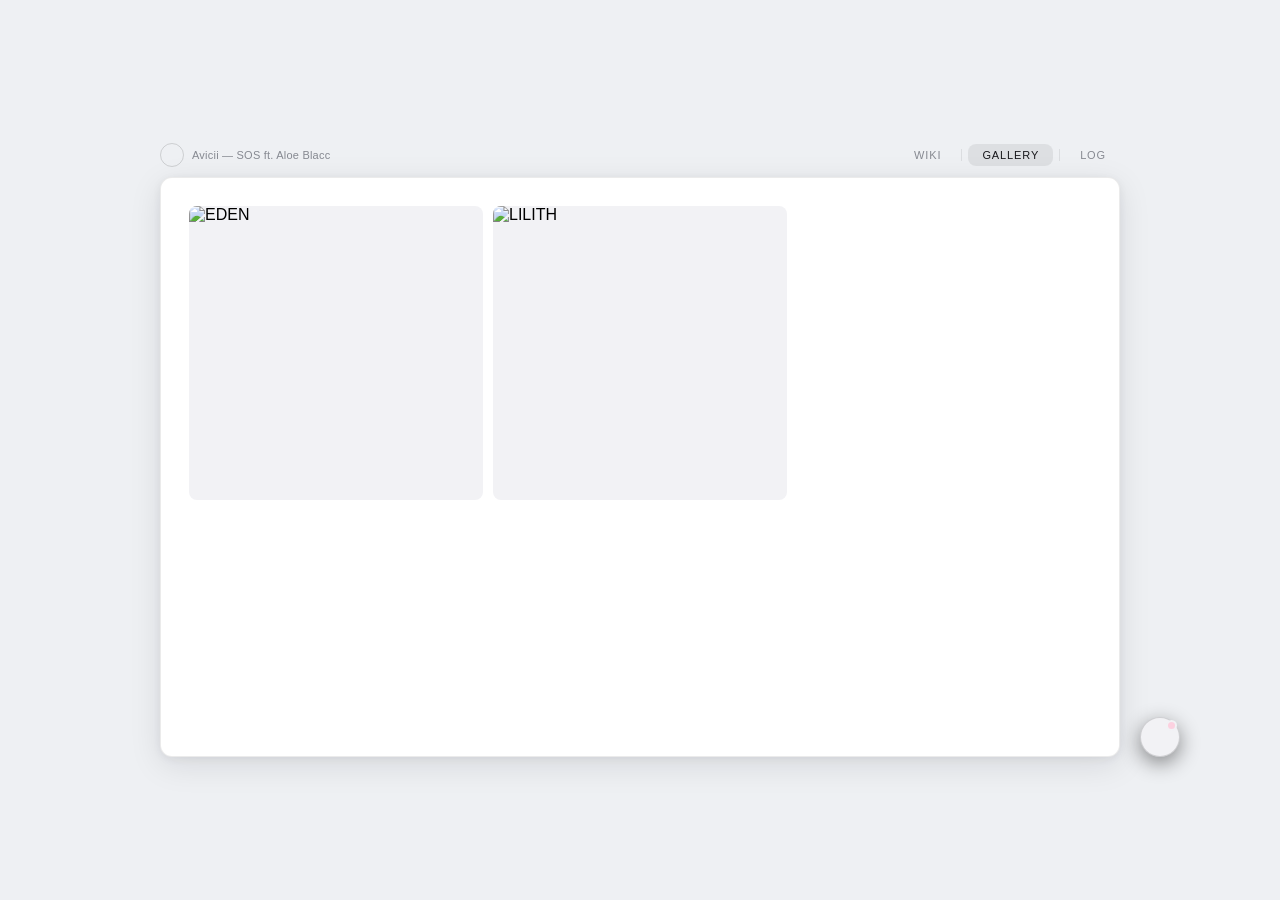
==== gallery.html @ 510f95c1 "Add files via upload" ====
<!DOCTYPE html>
<html lang="ko">
<head>
<meta charset="UTF-8">
<link rel="icon" href="data:image/svg+xml,<svg xmlns='http://www.w3.org/2000/svg' viewBox='0 0 100 100'><text y='.9em' font-size='90'>🩵</text></svg>">
<meta name="viewport" content="width=device-width, initial-scale=1.0">
<title>END OF EDEN — Gallery</title>
<link rel="stylesheet" href="https://cdn.jsdelivr.net/npm/@tabler/icons-webfont@2.44.0/tabler-icons.min.css">
<link rel="stylesheet" href="https://cdn.jsdelivr.net/gh/orioncactus/pretendard/dist/web/static/pretendard.css">
<link rel="stylesheet" href="style.css">
<style>
*, *::before, *::after { box-sizing: border-box; margin: 0; padding: 0; }

:root {
  --color-background-primary: #ffffff;
  --color-background-secondary: #f2f2f5;
  --color-border-tertiary: rgba(0,0,0,0.08);
  --color-border-secondary: rgba(0,0,0,0.14);
  --color-text-primary: #17171b;
  --color-text-secondary: #55585f;
  --color-text-tertiary: #868991;
  --border-radius-md: 8px;
  --border-radius-lg: 12px;
  --font-sans: 'Pretendard', -apple-system, BlinkMacSystemFont, sans-serif;
}

body {
  font-family: var(--font-sans);
  background: #eef0f3;
  display: flex;
  flex-direction: column;
  align-items: center;
  justify-content: center;
  min-height: 100vh;
  padding: 2rem;
}

.topnav {
  width: 100%;
  max-width: 960px;
  display: flex;
  align-items: center;
  justify-content: space-between;
  margin-bottom: 10px;
}
.topnav-links { display: flex; align-items: center; gap: 2px; }
.topnav-music { display: flex; align-items: center; gap: 8px; }
.music-btn {
  width: 24px; height: 24px;
  border: 0.5px solid var(--color-border-secondary);
  border-radius: 50%;
  background: transparent; cursor: pointer;
  display: flex; align-items: center; justify-content: center;
  color: var(--color-text-secondary); font-size: 11px;
  transition: background 0.15s;
  flex-shrink: 0;
}
.music-btn:hover { background: var(--color-background-secondary); }
.music-title { font-size: 11px; color: var(--color-text-tertiary); letter-spacing: 0.02em; }
.topnav a {
  font-size: 11px;
  font-weight: 500;
  letter-spacing: 0.08em;
  text-transform: uppercase;
  color: var(--color-text-tertiary);
  text-decoration: none;
  padding: 5px 14px;
  border-radius: var(--border-radius-md);
  transition: background 0.15s, color 0.15s;
}
.topnav a:hover { background: rgba(0,0,0,0.05); color: var(--color-text-secondary); }
.topnav a.active { background: rgba(0,0,0,0.07); color: var(--color-text-primary); }
.topnav-divider { width: 1px; height: 12px; background: var(--color-border-tertiary); margin: 0 4px; }

.gallery-wrap {
  width: 100%;
  max-width: 960px;
  border: 0.5px solid var(--color-border-tertiary);
  border-radius: var(--border-radius-lg);
  overflow: hidden;
  background: var(--color-background-primary);
  box-shadow: 0 8px 32px rgba(20,20,30,0.10), 0 2px 8px rgba(20,20,30,0.06);
  height: 580px;
}

.gallery-scroll {
  height: 100%;
  overflow-y: auto;
  overflow-x: hidden;
  padding: 1.75rem;
  cursor: grab;
  user-select: none;
  -webkit-user-select: none;
}
.gallery-scroll.dragging { cursor: grabbing; }
.gallery-scroll::-webkit-scrollbar { width: 3px; }
.gallery-scroll::-webkit-scrollbar-track { background: transparent; }
.gallery-scroll::-webkit-scrollbar-thumb { background: var(--color-border-secondary); border-radius: 99px; }

.gallery-grid {
  display: grid;
  grid-template-columns: repeat(3, 1fr);
  gap: 10px;
}

.gallery-item {
  position: relative;
  aspect-ratio: 1 / 1;
  border-radius: var(--border-radius-md);
  overflow: hidden;
  cursor: pointer;
  background: var(--color-background-secondary);
}

.gallery-item img {
  width: 100%;
  height: 100%;
  object-fit: cover;
  display: block;
  transition: transform 0.3s ease;
}

.gallery-item:hover img {
  transform: scale(1.04);
}

.gallery-item-overlay {
  position: absolute;
  inset: 0;
  background: rgba(0,0,0,0);
  display: flex;
  align-items: center;
  justify-content: center;
  padding: 12px;
  transition: background 0.3s ease;
}

.gallery-item:hover .gallery-item-overlay {
  background: rgba(0,0,0,0.55);
}

.gallery-item-title {
  font-size: 12px;
  font-weight: 300;
  color: rgba(255,255,255,0);
  letter-spacing: 0.03em;
  transition: color 0.3s ease;
  line-height: 1.4;
  text-align: center;
}

.gallery-item:hover .gallery-item-title {
  color: rgba(255,255,255,0.9);
}

/* 팝업 */
.popup-bg {
  display: none;
  position: fixed;
  inset: 0;
  background: rgba(5,5,8,0.85);
  z-index: 1000;
  align-items: center;
  justify-content: center;
  backdrop-filter: blur(4px);
}
.popup-bg.open { display: flex; }

.popup-inner {
  position: relative;
  max-width: 800px;
  width: 90%;
  border-radius: var(--border-radius-lg);
  overflow: hidden;
  box-shadow: 0 24px 64px rgba(0,0,0,0.5);
}

.popup-inner img {
  width: 100%;
  display: block;
  max-height: 85vh;
  object-fit: contain;
  background: #050508;
}

.popup-title {
  position: absolute;
  bottom: 0;
  left: 0; right: 0;
  padding: 12px 16px;
  background: linear-gradient(to top, rgba(5,5,8,0.85) 0%, transparent 100%);
  font-size: 13px;
  font-weight: 300;
  color: rgba(255,255,255,0.9);
  letter-spacing: 0.03em;
}

.popup-close {
  position: absolute;
  top: 12px; right: 12px;
  width: 28px; height: 28px;
  border-radius: 50%;
  background: rgba(255,255,255,0.15);
  border: none;
  cursor: pointer;
  color: #fff;
  font-size: 14px;
  display: flex; align-items: center; justify-content: center;
  transition: background 0.15s;
}
.popup-close:hover { background: rgba(255,255,255,0.3); }
</style>
</head>
<body>

<nav class="topnav">
  <div class="topnav-music">
    <button class="music-btn" id="music-btn" onclick="toggleMusic()" aria-label="재생">
      <i class="ti ti-player-play" id="music-icon"></i>
    </button>
    <span class="music-title">Avicii — SOS ft. Aloe Blacc</span>
    <audio id="bgm" src="Avicii - SOS (Fan Memories Video) ft. Aloe Blacc.mp3" loop></audio>
  </div>
  <div class="topnav-links">
    <a href="wiki.html">Wiki</a>
    <div class="topnav-divider"></div>
    <a href="gallery.html" class="active">Gallery</a>
    <div class="topnav-divider"></div>
    <a href="log.html">Log</a>
  </div>
</nav>

<div class="gallery-wrap">
  <div class="gallery-scroll" id="gallery-scroll">
    <div class="gallery-grid" id="gallery-grid"></div>
  </div>
</div>

<!-- 팝업 -->
<div class="popup-bg" id="popup-bg" onclick="closePopup(event)">
  <div class="popup-inner">
    <img id="popup-img" src="" alt="">
    <div class="popup-title" id="popup-title"></div>
    <button class="popup-close" onclick="closePopup()">✕</button>
  </div>
</div>

<script>
// ✏️ 이미지 추가할 때 여기에 한 줄씩 추가하면 됨
var images = [
  { src: '001.jpg', title: 'EDEN', color: 'rgba(135,206,235,0.9)' },
  { src: '002.jpg', title: 'LILITH', color: 'rgba(255,182,193,0.9)' },
];

var base = 'https://raw.githubusercontent.com/end-of-eden/EXL/main/img/gallery/';

function render() {
  var grid = document.getElementById('gallery-grid');
  grid.innerHTML = images.map(function(img, i) {
    return '<div class="gallery-item" onclick="openPopup(' + i + ')"' +
      ' onmouseover="this.querySelector(\'.gallery-item-title\').style.color=\'' + img.color + '\'"' +
      ' onmouseout="this.querySelector(\'.gallery-item-title\').style.color=\'rgba(0,0,0,0)\'">' +
      '<img src="' + base + img.src + '" alt="' + img.title + '" loading="lazy">' +
      '<div class="gallery-item-overlay">' +
      '<div class="gallery-item-title">' + img.title + '</div>' +
      '</div></div>';
  }).join('');
}

function openPopup(i) {
  var img = images[i];
  document.getElementById('popup-img').src = base + img.src;
  document.getElementById('popup-title').textContent = img.title;
  document.getElementById('popup-bg').classList.add('open');
}

function closePopup(e) {
  if (!e || e.target === document.getElementById('popup-bg') || e.currentTarget.classList.contains('popup-close')) {
    document.getElementById('popup-bg').classList.remove('open');
  }
}

document.addEventListener('keydown', function(e) {
  if (e.key === 'Escape') closePopup();
});

render();

function toggleMusic() {
  var audio = document.getElementById("bgm");
  audio.volume = 0.3;
  var icon = document.getElementById('music-icon');
  if (audio.paused) {
    audio.play();
    icon.className = 'ti ti-player-pause';
    localStorage.setItem('bgm-playing', '1');
  } else {
    audio.pause();
    icon.className = 'ti ti-player-play';
    localStorage.setItem('bgm-playing', '0');
  }
}

(function initBgm() {
  var audio = document.getElementById('bgm');
  var icon = document.getElementById('music-icon');
  if (!audio) return;
  audio.volume = 0.3;
  var savedTime = parseFloat(localStorage.getItem('bgm-time') || '0');
  var wasPlaying = localStorage.getItem('bgm-playing') === '1';
  audio.addEventListener('loadedmetadata', function() {
    if (savedTime && savedTime < audio.duration) audio.currentTime = savedTime;
  });
  if (wasPlaying) {
    audio.play().then(function() {
      icon.className = 'ti ti-player-pause';
    }).catch(function() {
      icon.className = 'ti ti-player-play';
      localStorage.setItem('bgm-playing', '0');
    });
  }
  audio.addEventListener('timeupdate', function() {
    localStorage.setItem('bgm-time', audio.currentTime);
  });
  window.addEventListener('beforeunload', function() {
    localStorage.setItem('bgm-time', audio.currentTime);
  });
})();

var scrollEl = document.getElementById('gallery-scroll');
var isDown = false, startY = 0, scrollTop = 0;
scrollEl.addEventListener('mousedown', function(e) {
  isDown = true; startY = e.pageY - scrollEl.offsetTop; scrollTop = scrollEl.scrollTop;
  scrollEl.classList.add('dragging');
});
document.addEventListener('mouseup', function() { isDown = false; scrollEl.classList.remove('dragging'); });
scrollEl.addEventListener('mousemove', function(e) {
  if (!isDown) return;
  e.preventDefault();
  scrollEl.scrollTop = scrollTop - (e.pageY - scrollEl.offsetTop - startY);
});
</script>

<script src="sparkle.js"></script>
<script src="messenger.js"></script>
</body>
</html>
---- style.css ----
@import url('https://cdn.cursors-4u.net/cursors/animated/baby-blue-spinning-heart-within-a-heart-3c401aa2-32.css');

/* 여기에 나머지 스타일 추가 */
img {
  pointer-events: none;
  -webkit-user-drag: none;
  user-drag: none;
}
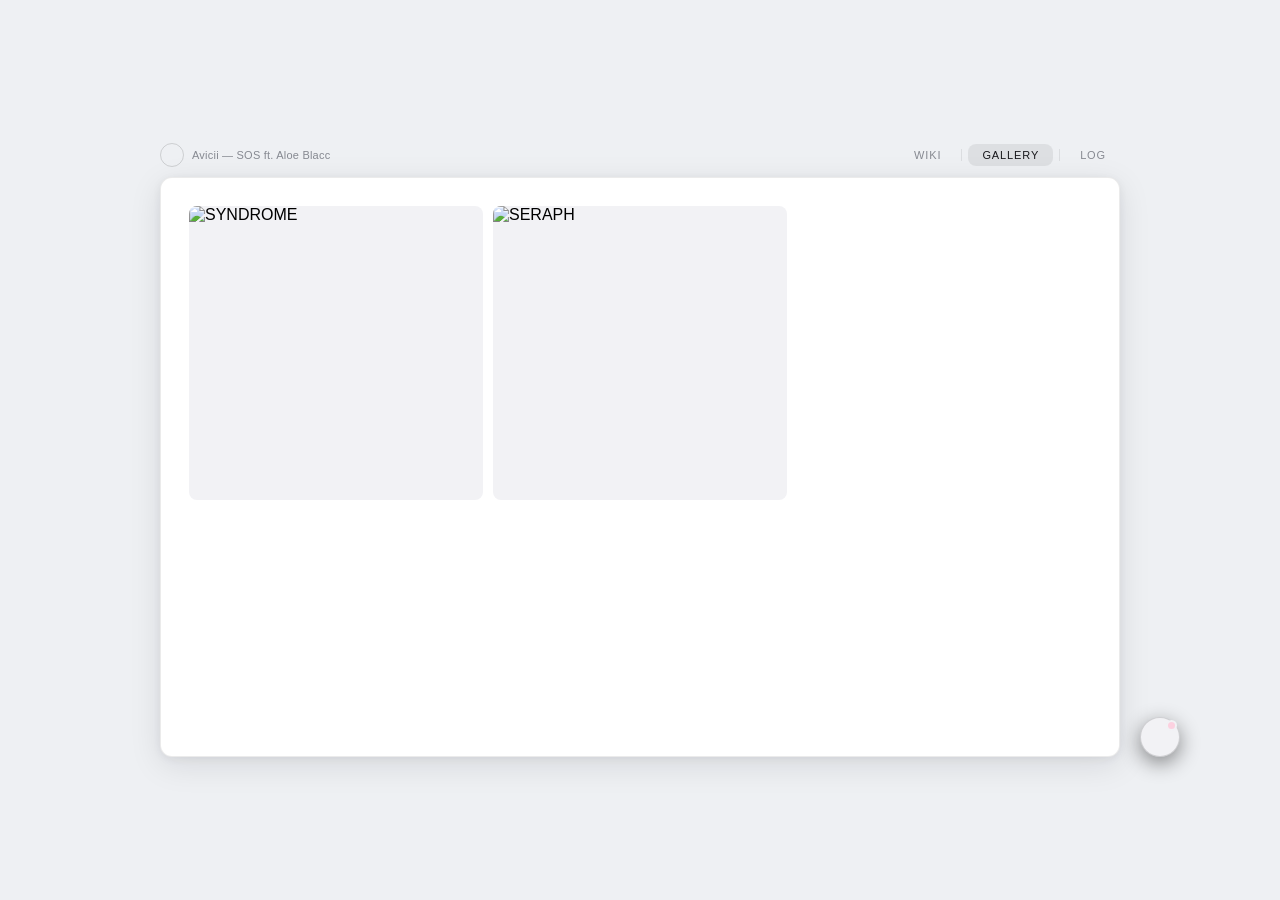
==== commit dc88ef5d: "Update gallery.html" ====
--- a/gallery.html
+++ b/gallery.html
@@ -2,9 +2,9 @@
 <html lang="ko">
 <head>
 <meta charset="UTF-8">
-<link rel="icon" href="data:image/svg+xml,<svg xmlns='http://www.w3.org/2000/svg' viewBox='0 0 100 100'><text y='.9em' font-size='90'>🩵</text></svg>">
+<link rel="icon" href="data:image/svg+xml,<svg xmlns='http://www.w3.org/2000/svg' viewBox='0 0 100 100'><text y='.9em' font-size='90'>❤️</text></svg>">
 <meta name="viewport" content="width=device-width, initial-scale=1.0">
-<title>END OF EDEN — Gallery</title>
+<title>Synapse — Gallery</title>
 <link rel="stylesheet" href="https://cdn.jsdelivr.net/npm/@tabler/icons-webfont@2.44.0/tabler-icons.min.css">
 <link rel="stylesheet" href="https://cdn.jsdelivr.net/gh/orioncactus/pretendard/dist/web/static/pretendard.css">
 <link rel="stylesheet" href="style.css">
@@ -248,8 +248,8 @@
 <script>
 // ✏️ 이미지 추가할 때 여기에 한 줄씩 추가하면 됨
 var images = [
-  { src: '001.jpg', title: 'EDEN', color: 'rgba(135,206,235,0.9)' },
-  { src: '002.jpg', title: 'LILITH', color: 'rgba(255,182,193,0.9)' },
+  { src: 'Syndrome_1.png', title: 'SYNDROME', color: 'rgba(255,140,60,0.9)' },
+  { src: 'Seraph_1.png', title: 'SERAPH', color: 'rgba(255,214,0,0.9)' },
 ];
 
 var base = 'https://raw.githubusercontent.com/end-of-eden/EXL/main/img/gallery/';
--- a/style.css
+++ b/style.css
@@ -1,4 +1,4 @@
-@import url('https://cdn.cursors-4u.net/cursors/animated/baby-blue-spinning-heart-within-a-heart-3c401aa2-32.css');
+@import url('https://cdn.cursors-4u.net/cursors/animated/red-spinning-heart-within-a-heart-403d06ac-32.css');
 
 /* 여기에 나머지 스타일 추가 */
 img {
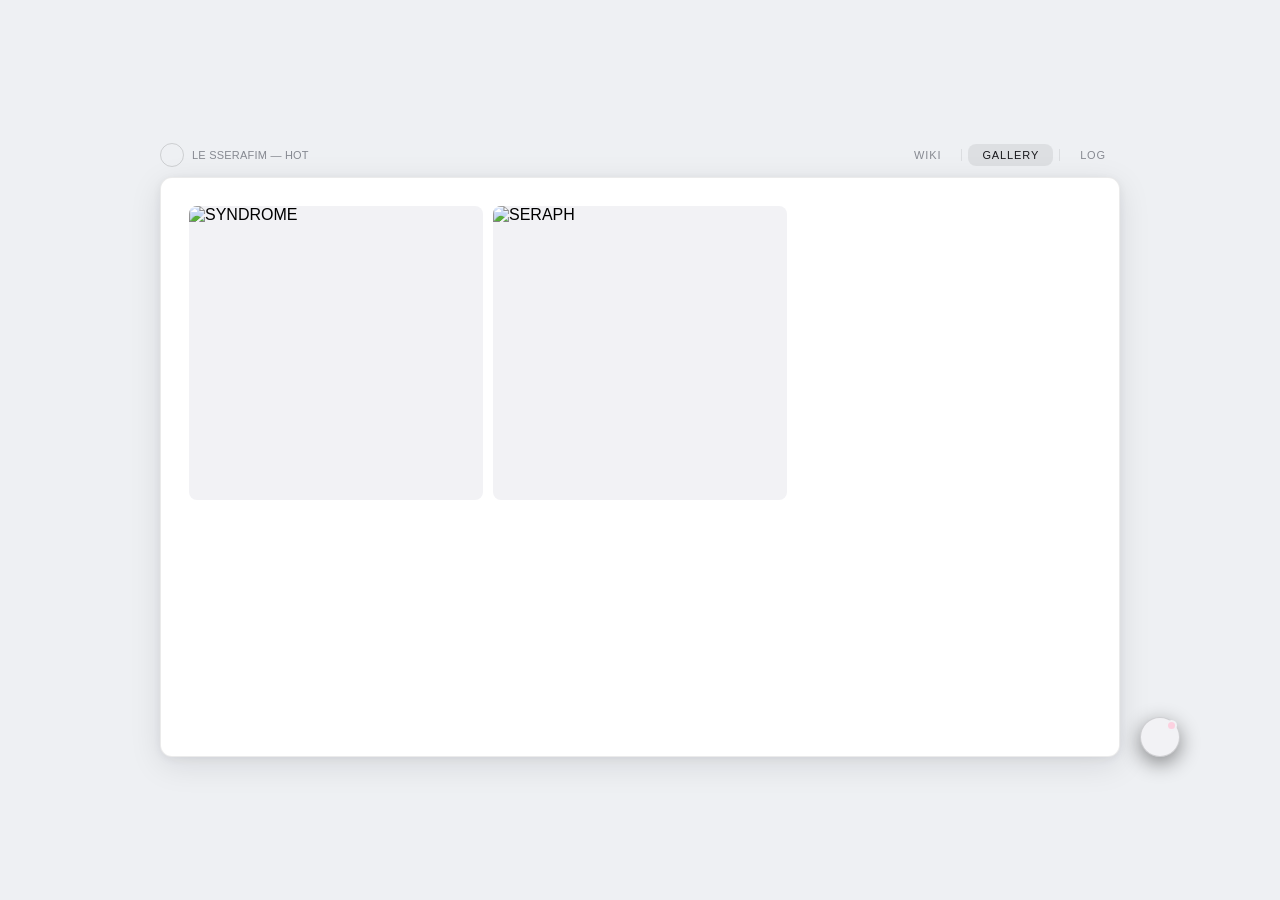
==== commit 8cb87037: "Add files via upload" ====
--- a/gallery.html
+++ b/gallery.html
@@ -218,8 +218,8 @@
     <button class="music-btn" id="music-btn" onclick="toggleMusic()" aria-label="재생">
       <i class="ti ti-player-play" id="music-icon"></i>
     </button>
-    <span class="music-title">Avicii — SOS ft. Aloe Blacc</span>
-    <audio id="bgm" src="Avicii - SOS (Fan Memories Video) ft. Aloe Blacc.mp3" loop></audio>
+    <span class="music-title">LE SSERAFIM — HOT</span>
+    <audio id="bgm" src="LE SSERAFIM - HOT.mp3" loop></audio>
   </div>
   <div class="topnav-links">
     <a href="wiki.html">Wiki</a>
@@ -252,7 +252,7 @@
   { src: 'Seraph_1.png', title: 'SERAPH', color: 'rgba(255,214,0,0.9)' },
 ];
 
-var base = 'https://raw.githubusercontent.com/end-of-eden/EXL/main/img/gallery/';
+var base = 'https://raw.githubusercontent.com/end-of-eden/Synapse/main/img/gallery/';
 
 function render() {
   var grid = document.getElementById('gallery-grid');
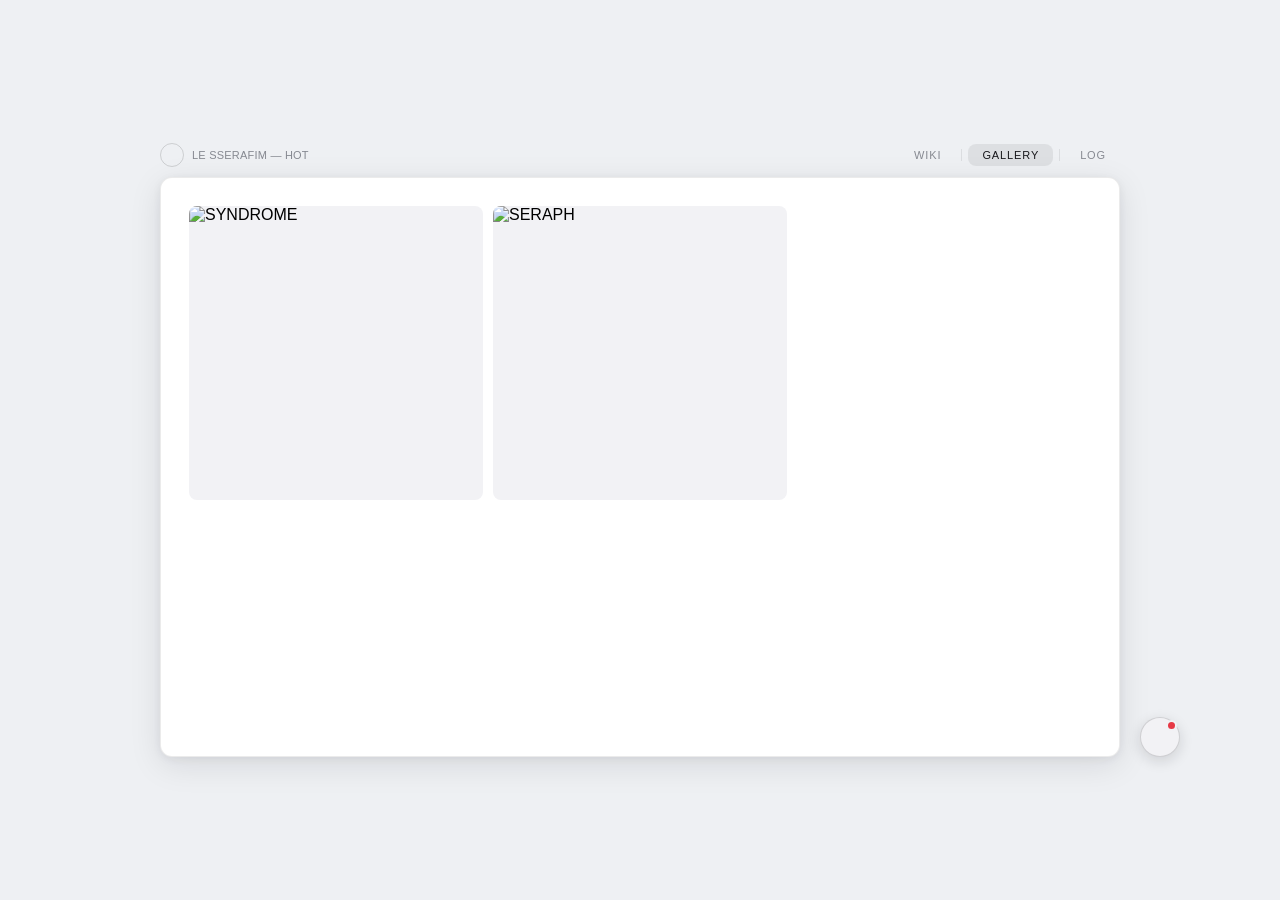
==== commit 4ec4f9ad: "Update gallery.html" ====
--- a/gallery.html
+++ b/gallery.html
@@ -2,7 +2,7 @@
 <html lang="ko">
 <head>
 <meta charset="UTF-8">
-<link rel="icon" href="data:image/svg+xml,<svg xmlns='http://www.w3.org/2000/svg' viewBox='0 0 100 100'><text y='.9em' font-size='90'>❤️</text></svg>">
+<link rel="icon" href="data:image/svg+xml,<svg xmlns='http://www.w3.org/2000/svg' viewBox='0 0 100 100'><text y='.9em' font-size='90'>❤️</text></svg">
 <meta name="viewport" content="width=device-width, initial-scale=1.0">
 <title>Synapse — Gallery</title>
 <link rel="stylesheet" href="https://cdn.jsdelivr.net/npm/@tabler/icons-webfont@2.44.0/tabler-icons.min.css">
@@ -257,9 +257,7 @@
 function render() {
   var grid = document.getElementById('gallery-grid');
   grid.innerHTML = images.map(function(img, i) {
-    return '<div class="gallery-item" onclick="openPopup(' + i + ')"' +
-      ' onmouseover="this.querySelector(\'.gallery-item-title\').style.color=\'' + img.color + '\'"' +
-      ' onmouseout="this.querySelector(\'.gallery-item-title\').style.color=\'rgba(0,0,0,0)\'">' +
+    return '<div class="gallery-item" onclick="openPopup(' + i + ')">' +
       '<img src="' + base + img.src + '" alt="' + img.title + '" loading="lazy">' +
       '<div class="gallery-item-overlay">' +
       '<div class="gallery-item-title">' + img.title + '</div>' +
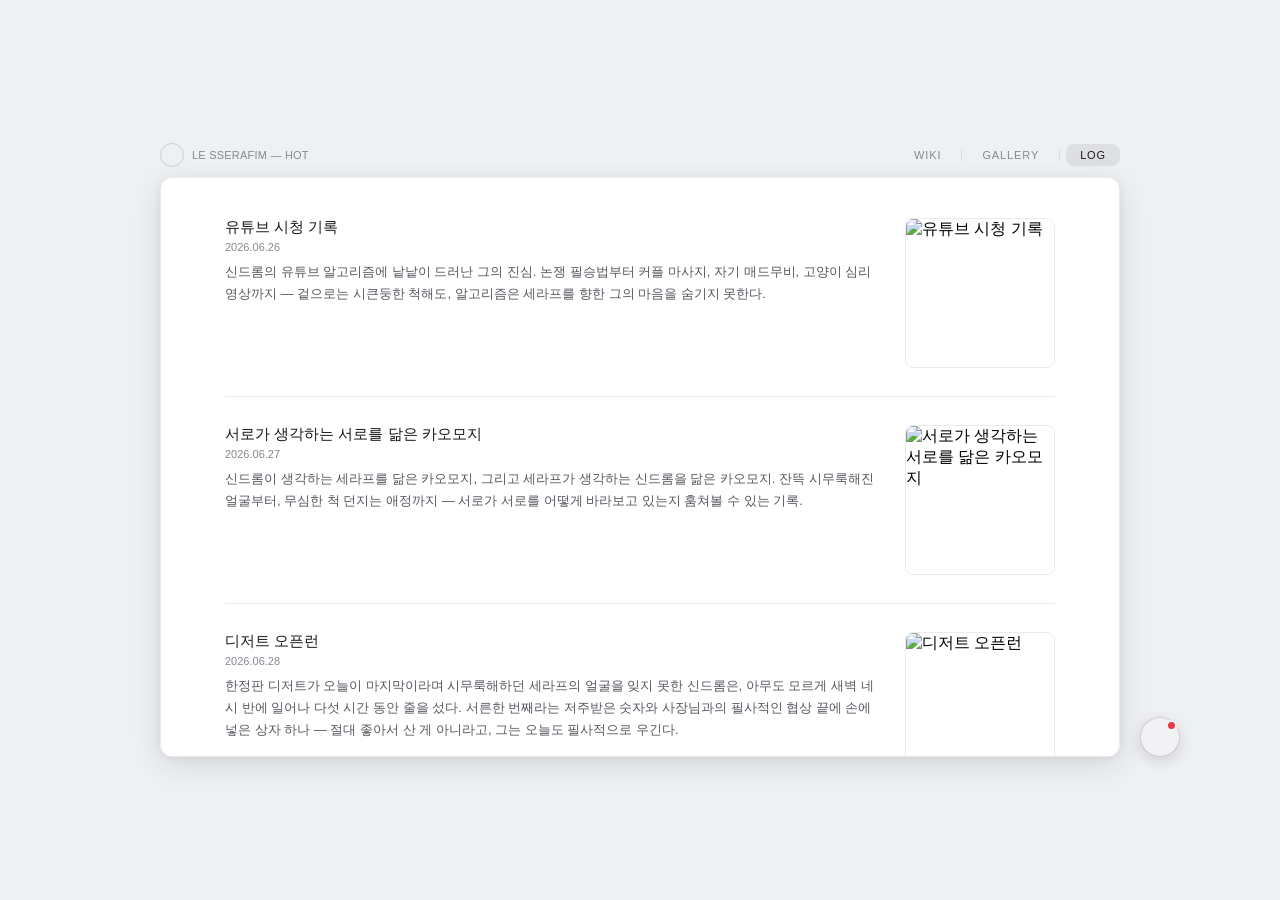
==== commit 8031a79c: "Update gallery.html" ====
--- a/gallery.html
+++ b/gallery.html
@@ -2,9 +2,9 @@
 <html lang="ko">
 <head>
 <meta charset="UTF-8">
-<link rel="icon" href="data:image/svg+xml,<svg xmlns='http://www.w3.org/2000/svg' viewBox='0 0 100 100'><text y='.9em' font-size='90'>❤️</text></svg">
+<link rel="icon" href="data:image/svg+xml,<svg xmlns='http://www.w3.org/2000/svg' viewBox='0 0 100 100'><text y='.9em' font-size='90'>❤️</text></svg">  
 <meta name="viewport" content="width=device-width, initial-scale=1.0">
-<title>Synapse — Gallery</title>
+<title>Synapse — Log</title>
 <link rel="stylesheet" href="https://cdn.jsdelivr.net/npm/@tabler/icons-webfont@2.44.0/tabler-icons.min.css">
 <link rel="stylesheet" href="https://cdn.jsdelivr.net/gh/orioncactus/pretendard/dist/web/static/pretendard.css">
 <link rel="stylesheet" href="style.css">
@@ -72,143 +72,69 @@
 .topnav a.active { background: rgba(0,0,0,0.07); color: var(--color-text-primary); }
 .topnav-divider { width: 1px; height: 12px; background: var(--color-border-tertiary); margin: 0 4px; }
 
-.gallery-wrap {
+.log-wrap {
   width: 100%;
   max-width: 960px;
+  height: 580px;
   border: 0.5px solid var(--color-border-tertiary);
   border-radius: var(--border-radius-lg);
   overflow: hidden;
   background: var(--color-background-primary);
   box-shadow: 0 8px 32px rgba(20,20,30,0.10), 0 2px 8px rgba(20,20,30,0.06);
-  height: 580px;
-}
-
-.gallery-scroll {
+}
+
+.log-scroll {
   height: 100%;
   overflow-y: auto;
   overflow-x: hidden;
-  padding: 1.75rem;
-  cursor: grab;
-  user-select: none;
-  -webkit-user-select: none;
-}
-.gallery-scroll.dragging { cursor: grabbing; }
-.gallery-scroll::-webkit-scrollbar { width: 3px; }
-.gallery-scroll::-webkit-scrollbar-track { background: transparent; }
-.gallery-scroll::-webkit-scrollbar-thumb { background: var(--color-border-secondary); border-radius: 99px; }
-
-.gallery-grid {
-  display: grid;
-  grid-template-columns: repeat(3, 1fr);
-  gap: 10px;
-}
-
-.gallery-item {
-  position: relative;
-  aspect-ratio: 1 / 1;
+  padding: 2.5rem 4rem;
+}
+.log-scroll::-webkit-scrollbar { width: 3px; }
+.log-scroll::-webkit-scrollbar-track { background: transparent; }
+.log-scroll::-webkit-scrollbar-thumb { background: var(--color-border-secondary); border-radius: 99px; }
+
+.log-item {
+  display: flex;
+  gap: 1.25rem;
+  align-items: flex-start;
+  padding: 1.75rem 0;
+  border-bottom: 0.5px solid var(--color-border-tertiary);
+  cursor: pointer;
+  transition: opacity 0.15s;
+}
+.log-item:first-child { padding-top: 0; }
+.log-item:last-child { border-bottom: none; }
+.log-item:hover { opacity: 0.75; }
+
+.log-item-text { flex: 1; min-width: 0; }
+.log-item-title {
+  font-size: 15px;
+  font-weight: 500;
+  color: var(--color-text-primary);
+  margin-bottom: 4px;
+}
+.log-item-date {
+  font-size: 11px;
+  color: var(--color-text-tertiary);
+  margin-bottom: 8px;
+}
+.log-item-preview {
+  font-size: 13px;
+  line-height: 1.7;
+  color: var(--color-text-secondary);
+  display: -webkit-box;
+  -webkit-line-clamp: 5;
+  -webkit-box-orient: vertical;
+  overflow: hidden;
+}
+.log-item-thumb {
+  width: 150px;
+  height: 150px;
   border-radius: var(--border-radius-md);
-  overflow: hidden;
-  cursor: pointer;
-  background: var(--color-background-secondary);
-}
-
-.gallery-item img {
-  width: 100%;
-  height: 100%;
   object-fit: cover;
-  display: block;
-  transition: transform 0.3s ease;
-}
-
-.gallery-item:hover img {
-  transform: scale(1.04);
-}
-
-.gallery-item-overlay {
-  position: absolute;
-  inset: 0;
-  background: rgba(0,0,0,0);
-  display: flex;
-  align-items: center;
-  justify-content: center;
-  padding: 12px;
-  transition: background 0.3s ease;
-}
-
-.gallery-item:hover .gallery-item-overlay {
-  background: rgba(0,0,0,0.55);
-}
-
-.gallery-item-title {
-  font-size: 12px;
-  font-weight: 300;
-  color: rgba(255,255,255,0);
-  letter-spacing: 0.03em;
-  transition: color 0.3s ease;
-  line-height: 1.4;
-  text-align: center;
-}
-
-.gallery-item:hover .gallery-item-title {
-  color: rgba(255,255,255,0.9);
-}
-
-/* 팝업 */
-.popup-bg {
-  display: none;
-  position: fixed;
-  inset: 0;
-  background: rgba(5,5,8,0.85);
-  z-index: 1000;
-  align-items: center;
-  justify-content: center;
-  backdrop-filter: blur(4px);
-}
-.popup-bg.open { display: flex; }
-
-.popup-inner {
-  position: relative;
-  max-width: 800px;
-  width: 90%;
-  border-radius: var(--border-radius-lg);
-  overflow: hidden;
-  box-shadow: 0 24px 64px rgba(0,0,0,0.5);
-}
-
-.popup-inner img {
-  width: 100%;
-  display: block;
-  max-height: 85vh;
-  object-fit: contain;
-  background: #050508;
-}
-
-.popup-title {
-  position: absolute;
-  bottom: 0;
-  left: 0; right: 0;
-  padding: 12px 16px;
-  background: linear-gradient(to top, rgba(5,5,8,0.85) 0%, transparent 100%);
-  font-size: 13px;
-  font-weight: 300;
-  color: rgba(255,255,255,0.9);
-  letter-spacing: 0.03em;
-}
-
-.popup-close {
-  position: absolute;
-  top: 12px; right: 12px;
-  width: 28px; height: 28px;
-  border-radius: 50%;
-  background: rgba(255,255,255,0.15);
-  border: none;
-  cursor: pointer;
-  color: #fff;
-  font-size: 14px;
-  display: flex; align-items: center; justify-content: center;
-  transition: background 0.15s;
-}
-.popup-close:hover { background: rgba(255,255,255,0.3); }
+  flex-shrink: 0;
+  border: 0.5px solid var(--color-border-tertiary);
+}
 </style>
 </head>
 <body>
@@ -224,63 +150,42 @@
   <div class="topnav-links">
     <a href="wiki.html">Wiki</a>
     <div class="topnav-divider"></div>
-    <a href="gallery.html" class="active">Gallery</a>
+    <a href="gallery.html">Gallery</a>
     <div class="topnav-divider"></div>
-    <a href="log.html">Log</a>
+    <a href="log.html" class="active">Log</a>
   </div>
 </nav>
 
-<div class="gallery-wrap">
-  <div class="gallery-scroll" id="gallery-scroll">
-    <div class="gallery-grid" id="gallery-grid"></div>
+<div class="log-wrap">
+  <div class="log-scroll" id="log-scroll">
+    <div id="log-list"></div>
   </div>
 </div>
 
-<!-- 팝업 -->
-<div class="popup-bg" id="popup-bg" onclick="closePopup(event)">
-  <div class="popup-inner">
-    <img id="popup-img" src="" alt="">
-    <div class="popup-title" id="popup-title"></div>
-    <button class="popup-close" onclick="closePopup()">✕</button>
-  </div>
-</div>
-
 <script>
-// ✏️ 이미지 추가할 때 여기에 한 줄씩 추가하면 됨
-var images = [
-  { src: 'Syndrome_1.png', title: 'SYNDROME', color: 'rgba(255,140,60,0.9)' },
-  { src: 'Seraph_1.png', title: 'SERAPH', color: 'rgba(255,214,0,0.9)' },
+// ✏️ 로그 추가할 때 여기에 한 줄씩 추가
+var logs = [
+  { id: '001', title: '유튜브 시청 기록', date: '2026.06.26', preview: '신드롬의 유튜브 알고리즘에 낱낱이 드러난 그의 진심. 논쟁 필승법부터 커플 마사지, 자기 매드무비, 고양이 심리 영상까지 — 겉으로는 시큰둥한 척해도, 알고리즘은 세라프를 향한 그의 마음을 숨기지 못한다.', thumb: 'img/log/001.jpg' },
+  { id: '002', title: '서로가 생각하는 서로를 닮은 카오모지', date: '2026.06.27', preview: '신드롬이 생각하는 세라프를 닮은 카오모지, 그리고 세라프가 생각하는 신드롬을 닮은 카오모지. 잔뜩 시무룩해진 얼굴부터, 무심한 척 던지는 애정까지 — 서로가 서로를 어떻게 바라보고 있는지 훔쳐볼 수 있는 기록.', thumb: 'img/log/002.jpg' },
+  { id: '003', title: '디저트 오픈런', date: '2026.06.28', preview: '한정판 디저트가 오늘이 마지막이라며 시무룩해하던 세라프의 얼굴을 잊지 못한 신드롬은, 아무도 모르게 새벽 네 시 반에 일어나 다섯 시간 동안 줄을 섰다. 서른한 번째라는 저주받은 숫자와 사장님과의 필사적인 협상 끝에 손에 넣은 상자 하나 — 절대 좋아서 산 게 아니라고, 그는 오늘도 필사적으로 우긴다.', thumb: 'img/log/003.jpg' },
+  { id: '004', title: '뚱뚱해', date: '2026.07.02', preview: '뱅가드 2팀 회식에서 세라프가 따라준 술에 잔뜩 취해 뻗었다가 아침에 눈을 뜬 신드롬은 그녀에게 애정 표현을 시도하지만 그가 치는 모든 달콤한 말은 예외 없이 \'뚱뚱해\'로 바뀌어 전송된다. 범인은 뻔했다 — 복도 건너에서 잠든 척하고 있을 그녀.', thumb: 'img/log/004.jpg' },
 ];
 
-var base = 'https://raw.githubusercontent.com/end-of-eden/Synapse/main/img/gallery/';
+var base = 'https://raw.githubusercontent.com/end-of-eden/Synapse/main/';
 
 function render() {
-  var grid = document.getElementById('gallery-grid');
-  grid.innerHTML = images.map(function(img, i) {
-    return '<div class="gallery-item" onclick="openPopup(' + i + ')">' +
-      '<img src="' + base + img.src + '" alt="' + img.title + '" loading="lazy">' +
-      '<div class="gallery-item-overlay">' +
-      '<div class="gallery-item-title">' + img.title + '</div>' +
-      '</div></div>';
+  var list = document.getElementById('log-list');
+  list.innerHTML = logs.map(function(log) {
+    return '<div class="log-item" onclick="location.href=\'Log/' + log.id + '.html\'">' +
+      '<div class="log-item-text">' +
+      '<div class="log-item-title">' + log.title + '</div>' +
+      '<div class="log-item-date">' + log.date + '</div>' +
+      '<div class="log-item-preview">' + log.preview + '</div>' +
+      '</div>' +
+      '<img class="log-item-thumb" src="' + base + log.thumb + '" alt="' + log.title + '" loading="lazy">' +
+      '</div>';
   }).join('');
 }
-
-function openPopup(i) {
-  var img = images[i];
-  document.getElementById('popup-img').src = base + img.src;
-  document.getElementById('popup-title').textContent = img.title;
-  document.getElementById('popup-bg').classList.add('open');
-}
-
-function closePopup(e) {
-  if (!e || e.target === document.getElementById('popup-bg') || e.currentTarget.classList.contains('popup-close')) {
-    document.getElementById('popup-bg').classList.remove('open');
-  }
-}
-
-document.addEventListener('keydown', function(e) {
-  if (e.key === 'Escape') closePopup();
-});
 
 render();
 
@@ -325,18 +230,6 @@
   });
 })();
 
-var scrollEl = document.getElementById('gallery-scroll');
-var isDown = false, startY = 0, scrollTop = 0;
-scrollEl.addEventListener('mousedown', function(e) {
-  isDown = true; startY = e.pageY - scrollEl.offsetTop; scrollTop = scrollEl.scrollTop;
-  scrollEl.classList.add('dragging');
-});
-document.addEventListener('mouseup', function() { isDown = false; scrollEl.classList.remove('dragging'); });
-scrollEl.addEventListener('mousemove', function(e) {
-  if (!isDown) return;
-  e.preventDefault();
-  scrollEl.scrollTop = scrollTop - (e.pageY - scrollEl.offsetTop - startY);
-});
 </script>
 
 <script src="sparkle.js"></script>
--- a/style.css
+++ b/style.css
@@ -1,8 +1,20 @@
 @import url('https://cdn.cursors-4u.net/cursors/animated/red-spinning-heart-within-a-heart-403d06ac-32.css');
 
 /* 여기에 나머지 스타일 추가 */
+html {
+  overflow-y: scroll;
+}
 img {
   pointer-events: none;
   -webkit-user-drag: none;
   user-drag: none;
 }
+
+::selection {
+  background: #d6483c;
+  color: #f1c40f;
+}
+::-moz-selection {
+  background: #d6483c;
+  color: #f1c40f;
+}
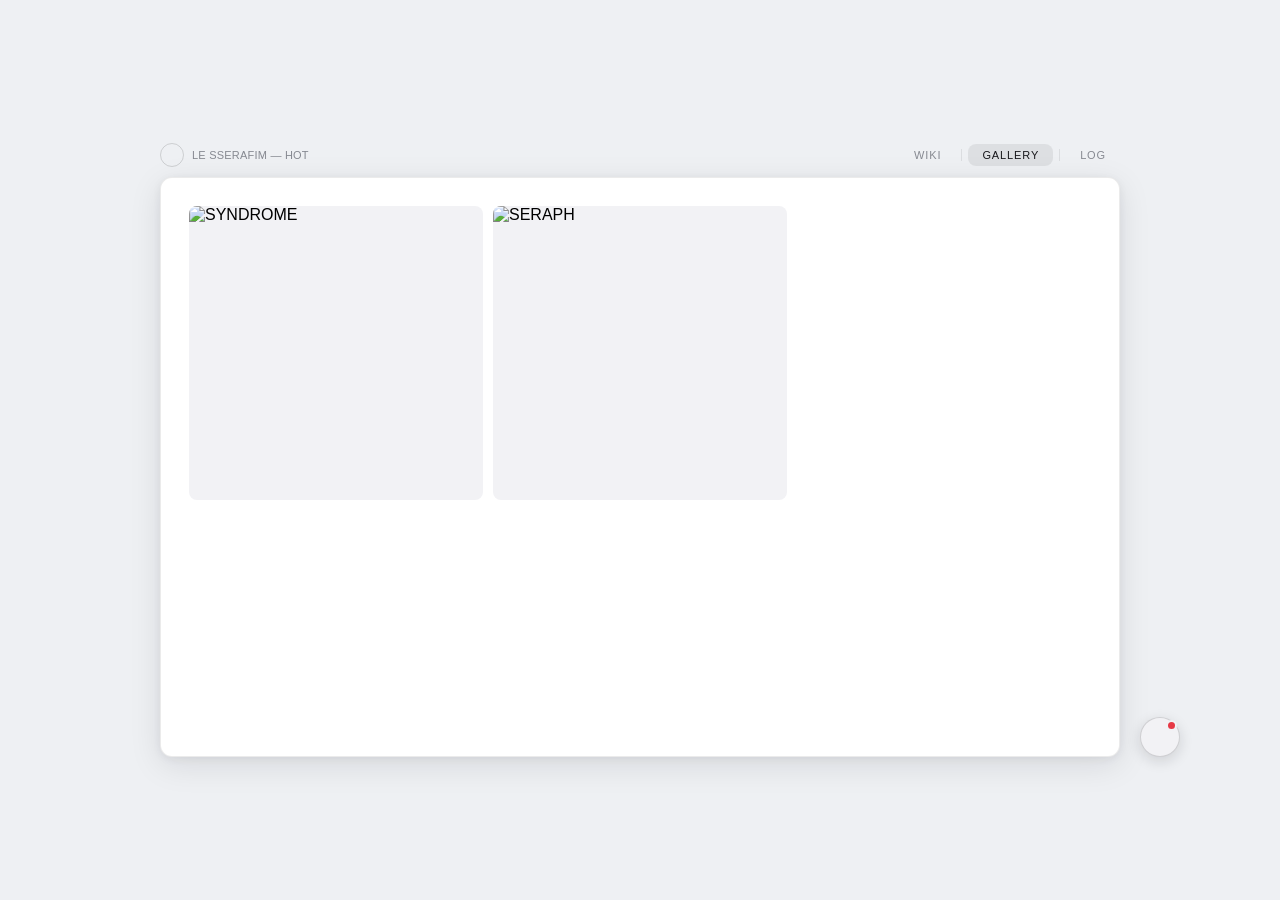
==== commit a7dd6beb: "Update gallery.html" ====
--- a/gallery.html
+++ b/gallery.html
@@ -2,9 +2,9 @@
 <html lang="ko">
 <head>
 <meta charset="UTF-8">
-<link rel="icon" href="data:image/svg+xml,<svg xmlns='http://www.w3.org/2000/svg' viewBox='0 0 100 100'><text y='.9em' font-size='90'>❤️</text></svg">  
+<link rel="icon" href="data:image/svg+xml,<svg xmlns='http://www.w3.org/2000/svg' viewBox='0 0 100 100'><text x='50%25' y='54%25' font-size='70' text-anchor='middle' dominant-baseline='central'>❤️</text></svg>">
 <meta name="viewport" content="width=device-width, initial-scale=1.0">
-<title>Synapse — Log</title>
+<title>Synapse — Gallery</title>
 <link rel="stylesheet" href="https://cdn.jsdelivr.net/npm/@tabler/icons-webfont@2.44.0/tabler-icons.min.css">
 <link rel="stylesheet" href="https://cdn.jsdelivr.net/gh/orioncactus/pretendard/dist/web/static/pretendard.css">
 <link rel="stylesheet" href="style.css">
@@ -72,69 +72,139 @@
 .topnav a.active { background: rgba(0,0,0,0.07); color: var(--color-text-primary); }
 .topnav-divider { width: 1px; height: 12px; background: var(--color-border-tertiary); margin: 0 4px; }
 
-.log-wrap {
+.gallery-wrap {
   width: 100%;
   max-width: 960px;
-  height: 580px;
   border: 0.5px solid var(--color-border-tertiary);
   border-radius: var(--border-radius-lg);
   overflow: hidden;
   background: var(--color-background-primary);
   box-shadow: 0 8px 32px rgba(20,20,30,0.10), 0 2px 8px rgba(20,20,30,0.06);
-}
-
-.log-scroll {
+  height: 580px;
+}
+
+.gallery-scroll {
   height: 100%;
   overflow-y: auto;
   overflow-x: hidden;
-  padding: 2.5rem 4rem;
-}
-.log-scroll::-webkit-scrollbar { width: 3px; }
-.log-scroll::-webkit-scrollbar-track { background: transparent; }
-.log-scroll::-webkit-scrollbar-thumb { background: var(--color-border-secondary); border-radius: 99px; }
-
-.log-item {
+  padding: 1.75rem;
+}
+.gallery-scroll::-webkit-scrollbar { width: 3px; }
+.gallery-scroll::-webkit-scrollbar-track { background: transparent; }
+.gallery-scroll::-webkit-scrollbar-thumb { background: var(--color-border-secondary); border-radius: 99px; }
+
+.gallery-grid {
+  display: grid;
+  grid-template-columns: repeat(3, 1fr);
+  gap: 10px;
+}
+
+.gallery-item {
+  position: relative;
+  aspect-ratio: 1 / 1;
+  border-radius: var(--border-radius-md);
+  overflow: hidden;
+  cursor: pointer;
+  background: var(--color-background-secondary);
+}
+
+.gallery-item img {
+  width: 100%;
+  height: 100%;
+  object-fit: cover;
+  display: block;
+  transition: transform 0.3s ease;
+}
+
+.gallery-item:hover img {
+  transform: scale(1.04);
+}
+
+.gallery-item-overlay {
+  position: absolute;
+  inset: 0;
+  background: rgba(0,0,0,0);
   display: flex;
-  gap: 1.25rem;
-  align-items: flex-start;
-  padding: 1.75rem 0;
-  border-bottom: 0.5px solid var(--color-border-tertiary);
+  align-items: center;
+  justify-content: center;
+  padding: 12px;
+  transition: background 0.3s ease;
+}
+
+.gallery-item:hover .gallery-item-overlay {
+  background: rgba(0,0,0,0.55);
+}
+
+.gallery-item-title {
+  font-size: 12px;
+  font-weight: 300;
+  color: rgba(255,255,255,0);
+  letter-spacing: 0.03em;
+  transition: color 0.3s ease;
+  line-height: 1.4;
+  text-align: center;
+}
+
+.gallery-item:hover .gallery-item-title {
+  color: rgba(255,255,255,0.9);
+}
+
+/* 팝업 */
+.popup-bg {
+  display: none;
+  position: fixed;
+  inset: 0;
+  background: rgba(5,5,8,0.85);
+  z-index: 1000;
+  align-items: center;
+  justify-content: center;
+  backdrop-filter: blur(4px);
+}
+.popup-bg.open { display: flex; }
+
+.popup-inner {
+  position: relative;
+  max-width: 800px;
+  width: 90%;
+  border-radius: var(--border-radius-lg);
+  overflow: hidden;
+  box-shadow: 0 24px 64px rgba(0,0,0,0.5);
+}
+
+.popup-inner img {
+  width: 100%;
+  display: block;
+  max-height: 85vh;
+  object-fit: contain;
+  background: #050508;
+}
+
+.popup-title {
+  position: absolute;
+  bottom: 0;
+  left: 0; right: 0;
+  padding: 12px 16px;
+  background: linear-gradient(to top, rgba(5,5,8,0.85) 0%, transparent 100%);
+  font-size: 13px;
+  font-weight: 300;
+  color: rgba(255,255,255,0.9);
+  letter-spacing: 0.03em;
+}
+
+.popup-close {
+  position: absolute;
+  top: 12px; right: 12px;
+  width: 28px; height: 28px;
+  border-radius: 50%;
+  background: rgba(255,255,255,0.15);
+  border: none;
   cursor: pointer;
-  transition: opacity 0.15s;
-}
-.log-item:first-child { padding-top: 0; }
-.log-item:last-child { border-bottom: none; }
-.log-item:hover { opacity: 0.75; }
-
-.log-item-text { flex: 1; min-width: 0; }
-.log-item-title {
-  font-size: 15px;
-  font-weight: 500;
-  color: var(--color-text-primary);
-  margin-bottom: 4px;
-}
-.log-item-date {
-  font-size: 11px;
-  color: var(--color-text-tertiary);
-  margin-bottom: 8px;
-}
-.log-item-preview {
-  font-size: 13px;
-  line-height: 1.7;
-  color: var(--color-text-secondary);
-  display: -webkit-box;
-  -webkit-line-clamp: 5;
-  -webkit-box-orient: vertical;
-  overflow: hidden;
-}
-.log-item-thumb {
-  width: 150px;
-  height: 150px;
-  border-radius: var(--border-radius-md);
-  object-fit: cover;
-  flex-shrink: 0;
-  border: 0.5px solid var(--color-border-tertiary);
-}
+  color: #fff;
+  font-size: 14px;
+  display: flex; align-items: center; justify-content: center;
+  transition: background 0.15s;
+}
+.popup-close:hover { background: rgba(255,255,255,0.3); }
 </style>
 </head>
 <body>
@@ -150,42 +220,63 @@
   <div class="topnav-links">
     <a href="wiki.html">Wiki</a>
     <div class="topnav-divider"></div>
-    <a href="gallery.html">Gallery</a>
+    <a href="gallery.html" class="active">Gallery</a>
     <div class="topnav-divider"></div>
-    <a href="log.html" class="active">Log</a>
+    <a href="log.html">Log</a>
   </div>
 </nav>
 
-<div class="log-wrap">
-  <div class="log-scroll" id="log-scroll">
-    <div id="log-list"></div>
+<div class="gallery-wrap">
+  <div class="gallery-scroll" id="gallery-scroll">
+    <div class="gallery-grid" id="gallery-grid"></div>
   </div>
 </div>
 
+<!-- 팝업 -->
+<div class="popup-bg" id="popup-bg" onclick="closePopup(event)">
+  <div class="popup-inner">
+    <img id="popup-img" src="" alt="">
+    <div class="popup-title" id="popup-title"></div>
+    <button class="popup-close" onclick="closePopup()">✕</button>
+  </div>
+</div>
+
 <script>
-// ✏️ 로그 추가할 때 여기에 한 줄씩 추가
-var logs = [
-  { id: '001', title: '유튜브 시청 기록', date: '2026.06.26', preview: '신드롬의 유튜브 알고리즘에 낱낱이 드러난 그의 진심. 논쟁 필승법부터 커플 마사지, 자기 매드무비, 고양이 심리 영상까지 — 겉으로는 시큰둥한 척해도, 알고리즘은 세라프를 향한 그의 마음을 숨기지 못한다.', thumb: 'img/log/001.jpg' },
-  { id: '002', title: '서로가 생각하는 서로를 닮은 카오모지', date: '2026.06.27', preview: '신드롬이 생각하는 세라프를 닮은 카오모지, 그리고 세라프가 생각하는 신드롬을 닮은 카오모지. 잔뜩 시무룩해진 얼굴부터, 무심한 척 던지는 애정까지 — 서로가 서로를 어떻게 바라보고 있는지 훔쳐볼 수 있는 기록.', thumb: 'img/log/002.jpg' },
-  { id: '003', title: '디저트 오픈런', date: '2026.06.28', preview: '한정판 디저트가 오늘이 마지막이라며 시무룩해하던 세라프의 얼굴을 잊지 못한 신드롬은, 아무도 모르게 새벽 네 시 반에 일어나 다섯 시간 동안 줄을 섰다. 서른한 번째라는 저주받은 숫자와 사장님과의 필사적인 협상 끝에 손에 넣은 상자 하나 — 절대 좋아서 산 게 아니라고, 그는 오늘도 필사적으로 우긴다.', thumb: 'img/log/003.jpg' },
-  { id: '004', title: '뚱뚱해', date: '2026.07.02', preview: '뱅가드 2팀 회식에서 세라프가 따라준 술에 잔뜩 취해 뻗었다가 아침에 눈을 뜬 신드롬은 그녀에게 애정 표현을 시도하지만 그가 치는 모든 달콤한 말은 예외 없이 \'뚱뚱해\'로 바뀌어 전송된다. 범인은 뻔했다 — 복도 건너에서 잠든 척하고 있을 그녀.', thumb: 'img/log/004.jpg' },
+// ✏️ 이미지 추가할 때 여기에 한 줄씩 추가하면 됨
+var images = [
+  { src: 'Syndrome_1.png', title: 'SYNDROME', color: 'rgba(255,140,60,0.9)' },
+  { src: 'Seraph_1.png', title: 'SERAPH', color: 'rgba(255,214,0,0.9)' },
 ];
 
-var base = 'https://raw.githubusercontent.com/end-of-eden/Synapse/main/';
+var base = 'https://raw.githubusercontent.com/end-of-eden/Synapse/main/img/gallery/';
 
 function render() {
-  var list = document.getElementById('log-list');
-  list.innerHTML = logs.map(function(log) {
-    return '<div class="log-item" onclick="location.href=\'Log/' + log.id + '.html\'">' +
-      '<div class="log-item-text">' +
-      '<div class="log-item-title">' + log.title + '</div>' +
-      '<div class="log-item-date">' + log.date + '</div>' +
-      '<div class="log-item-preview">' + log.preview + '</div>' +
-      '</div>' +
-      '<img class="log-item-thumb" src="' + base + log.thumb + '" alt="' + log.title + '" loading="lazy">' +
-      '</div>';
+  var grid = document.getElementById('gallery-grid');
+  grid.innerHTML = images.map(function(img, i) {
+    return '<div class="gallery-item" onclick="openPopup(' + i + ')">' +
+      '<img src="' + base + img.src + '" alt="' + img.title + '" loading="lazy">' +
+      '<div class="gallery-item-overlay">' +
+      '<div class="gallery-item-title">' + img.title + '</div>' +
+      '</div></div>';
   }).join('');
 }
+
+function openPopup(i) {
+  var img = images[i];
+  document.getElementById('popup-img').src = base + img.src;
+  document.getElementById('popup-title').textContent = img.title;
+  document.getElementById('popup-bg').classList.add('open');
+}
+
+function closePopup(e) {
+  if (!e || e.target === document.getElementById('popup-bg') || e.currentTarget.classList.contains('popup-close')) {
+    document.getElementById('popup-bg').classList.remove('open');
+  }
+}
+
+document.addEventListener('keydown', function(e) {
+  if (e.key === 'Escape') closePopup();
+});
 
 render();
 
--- a/style.css
+++ b/style.css
@@ -11,10 +11,10 @@
 }
 
 ::selection {
-  background: #d6483c;
+  background: #e0685c;
   color: #f1c40f;
 }
 ::-moz-selection {
-  background: #d6483c;
+  background: #e0685c;
   color: #f1c40f;
 }
